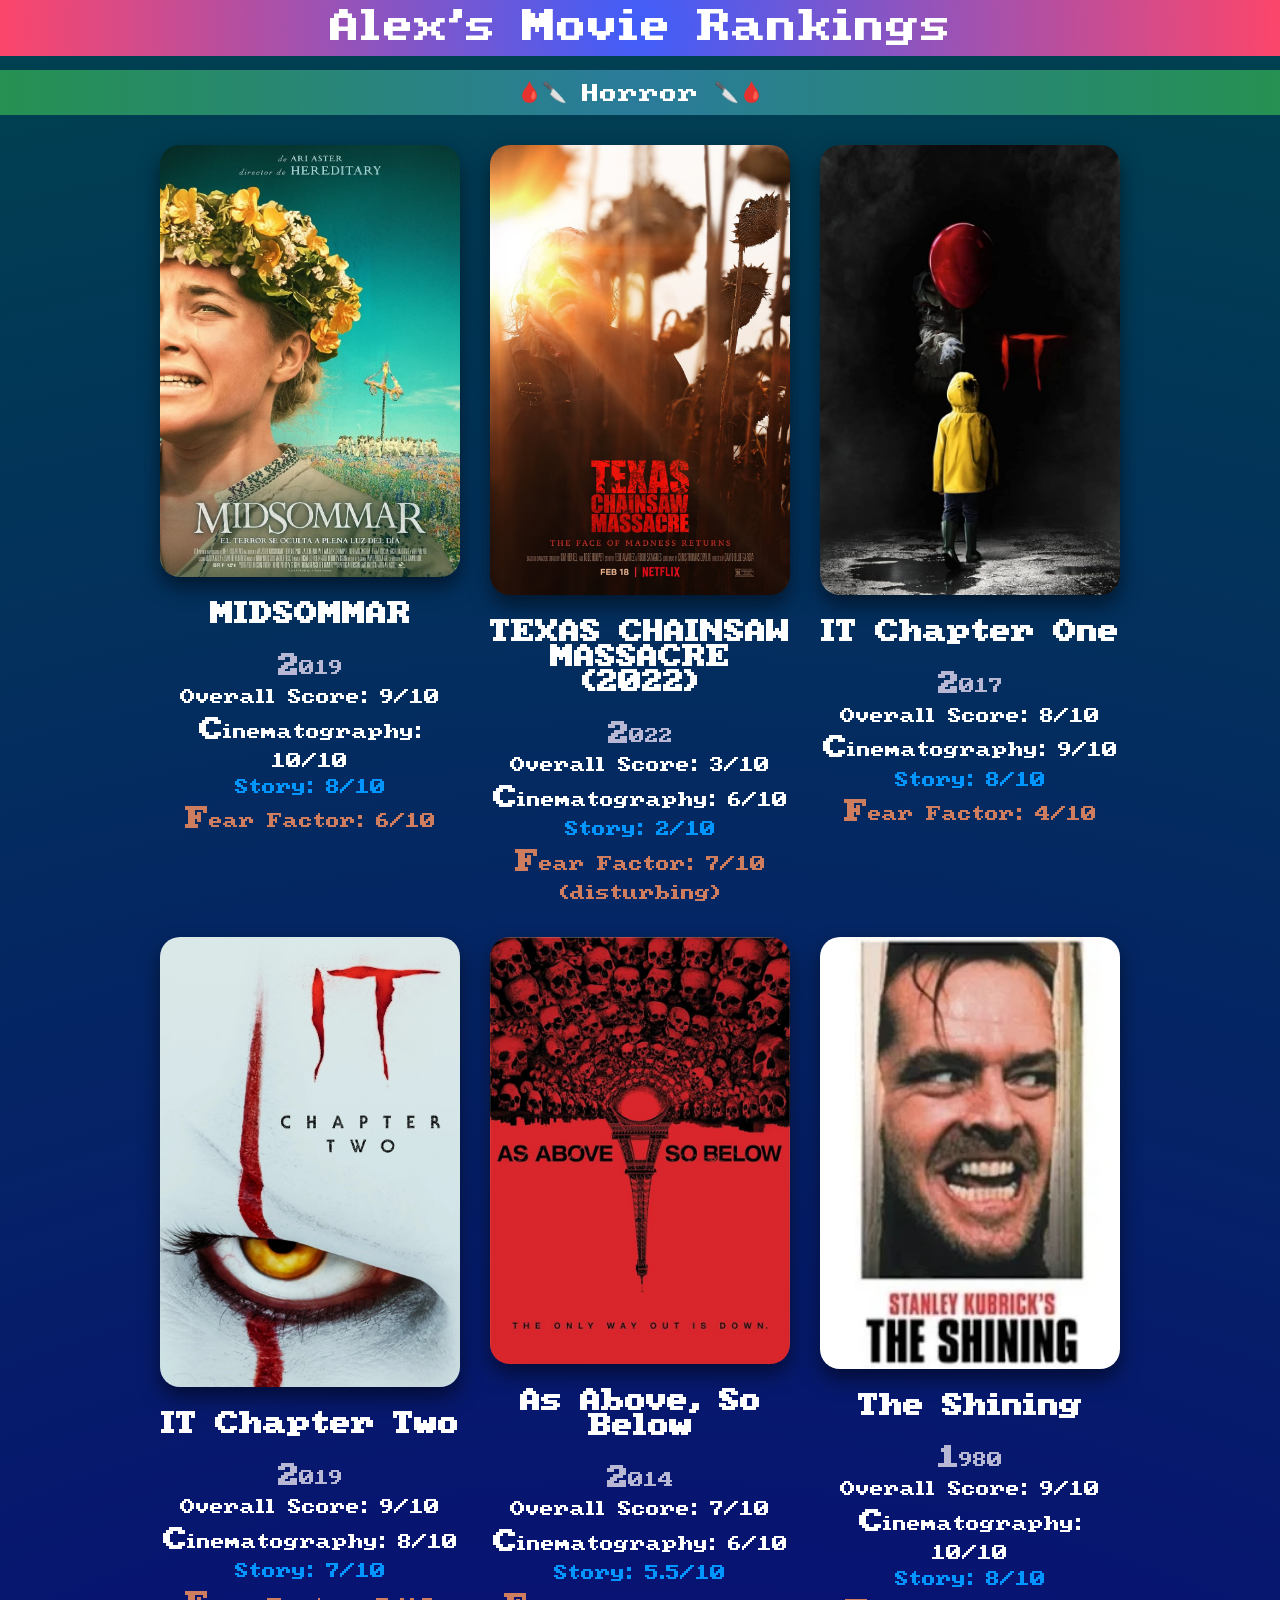
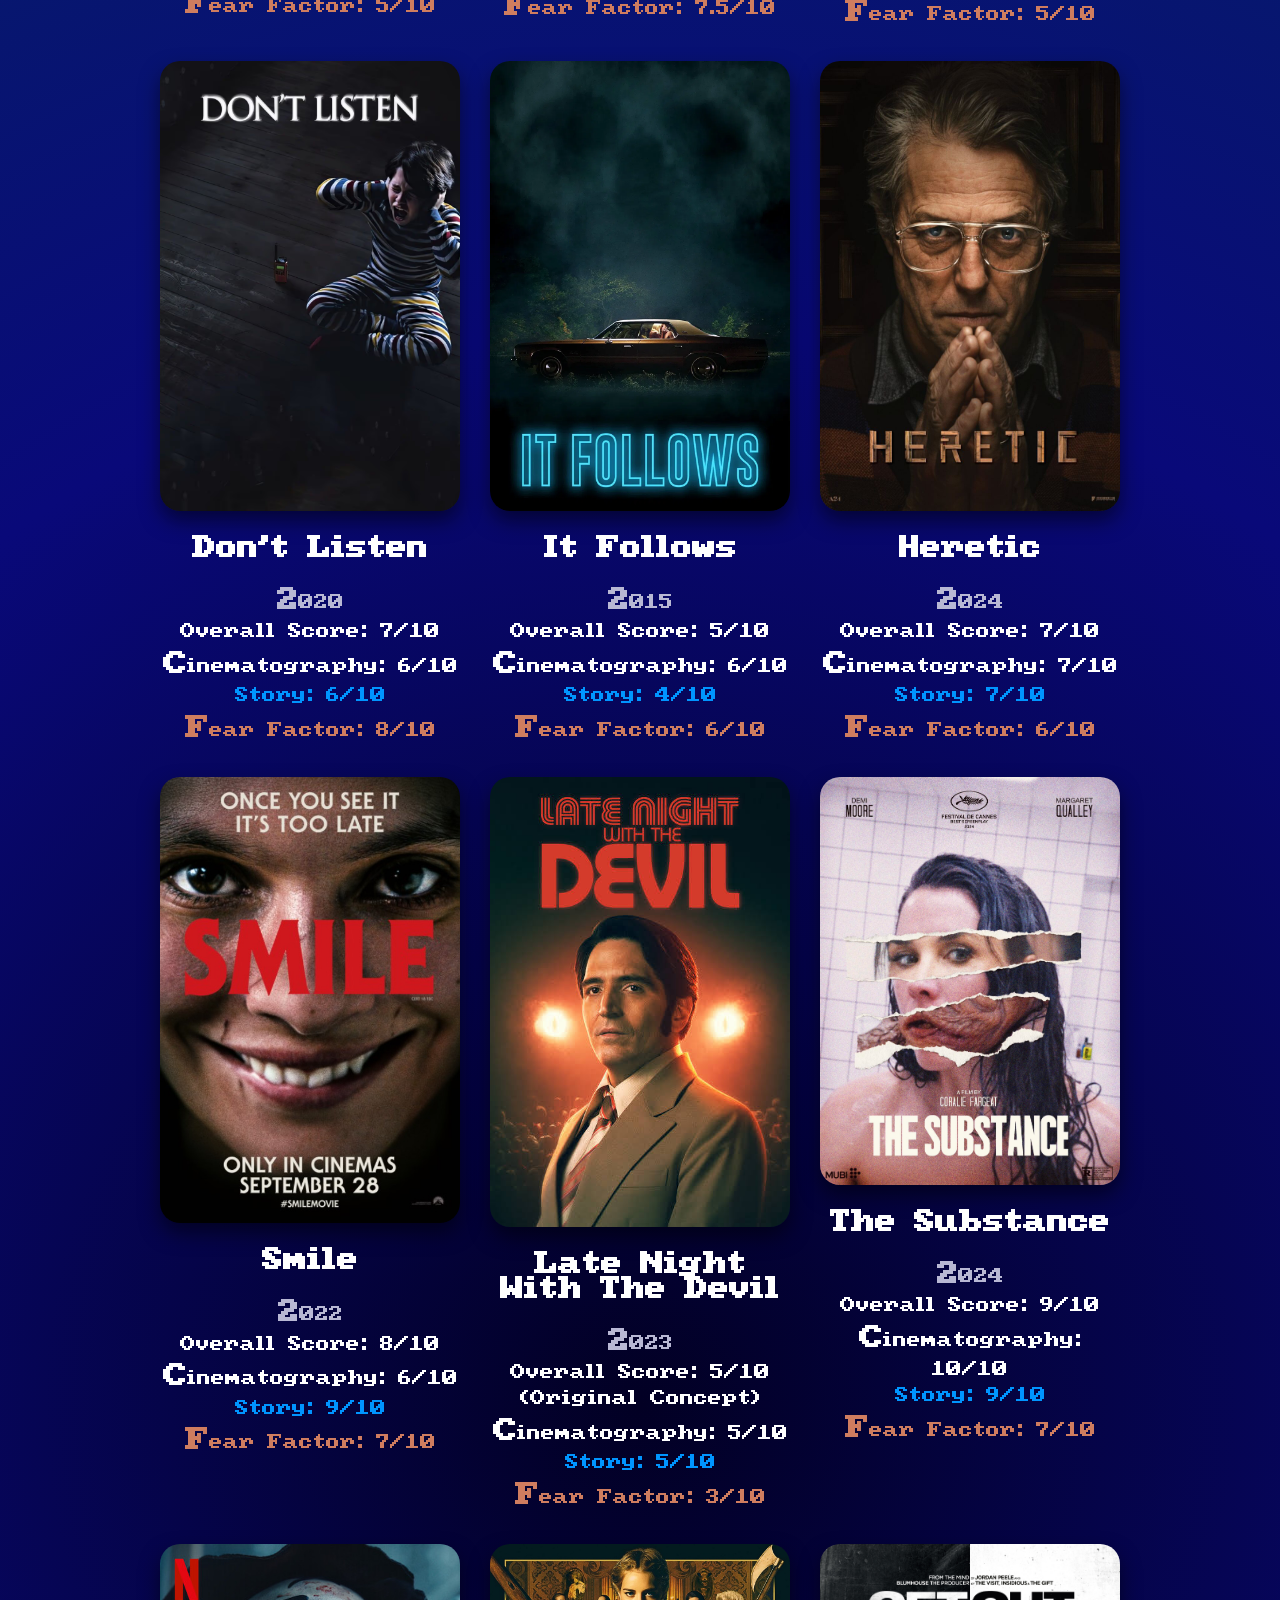
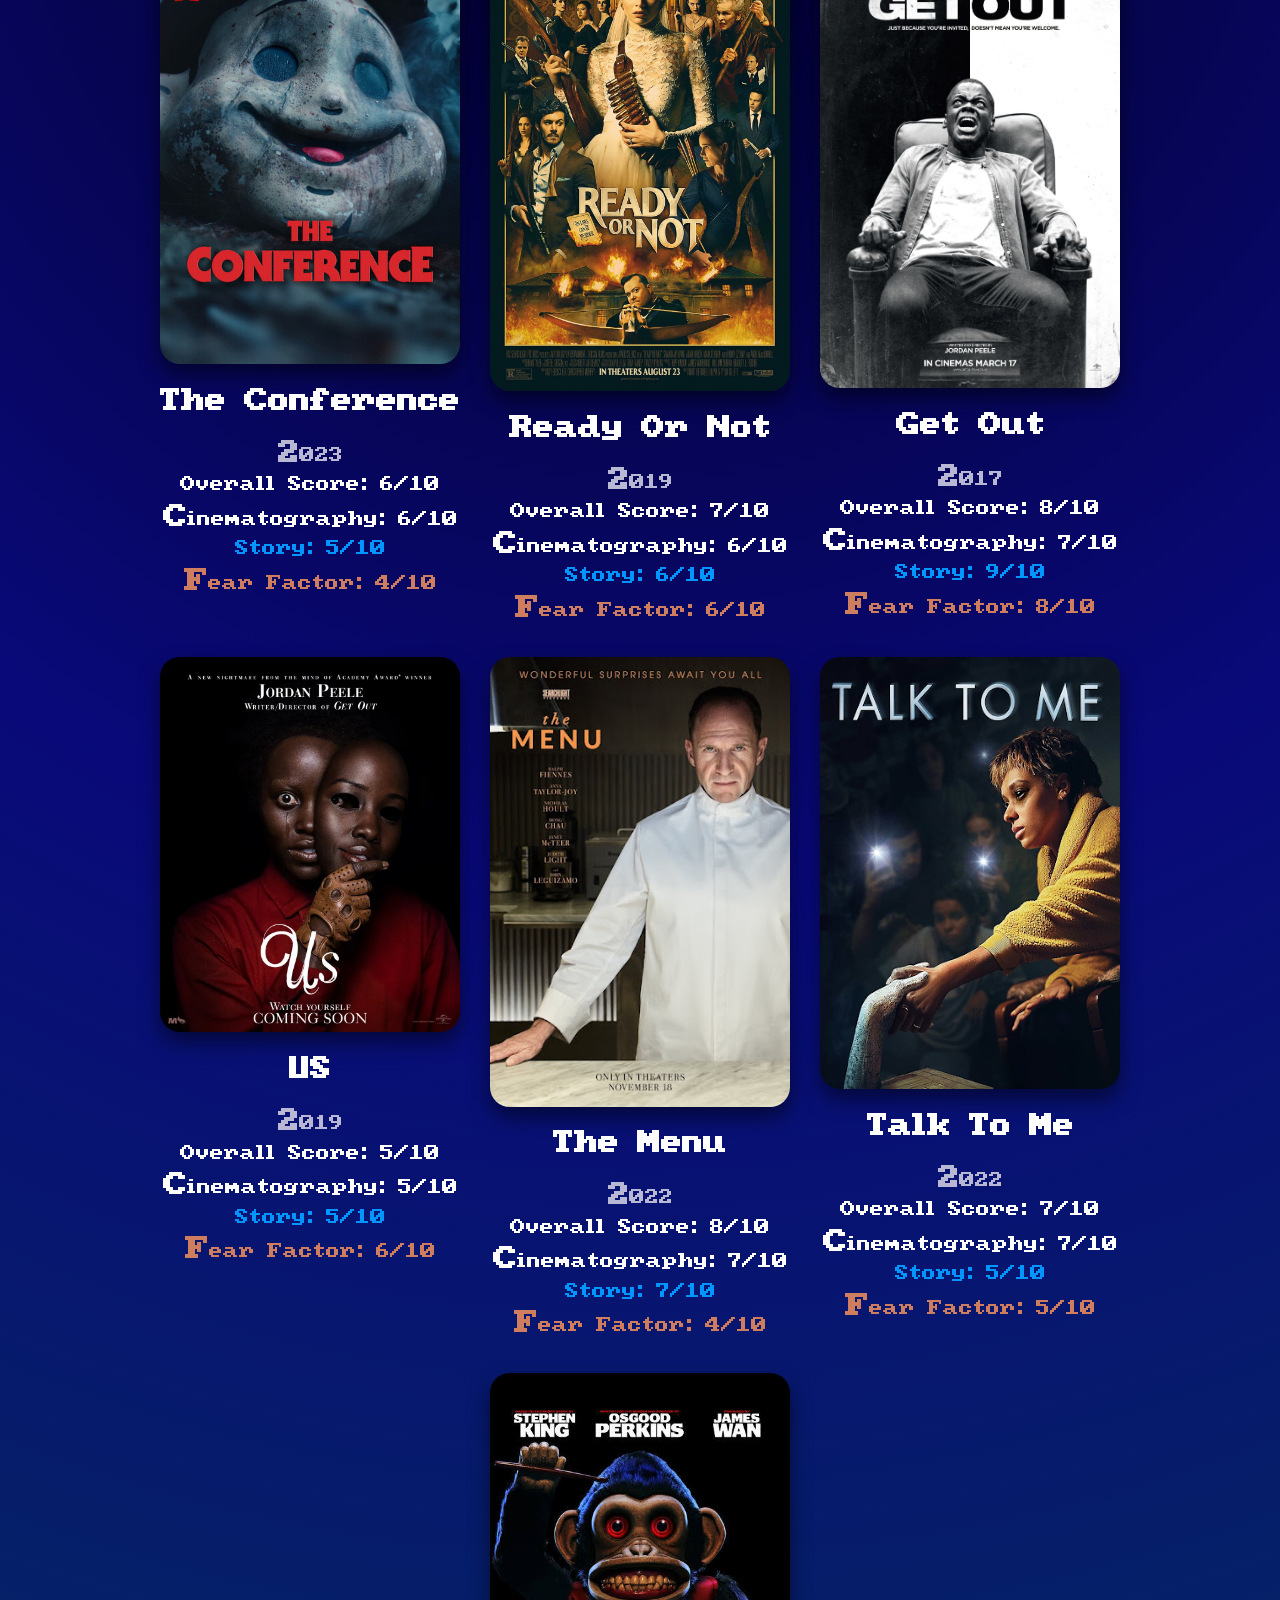
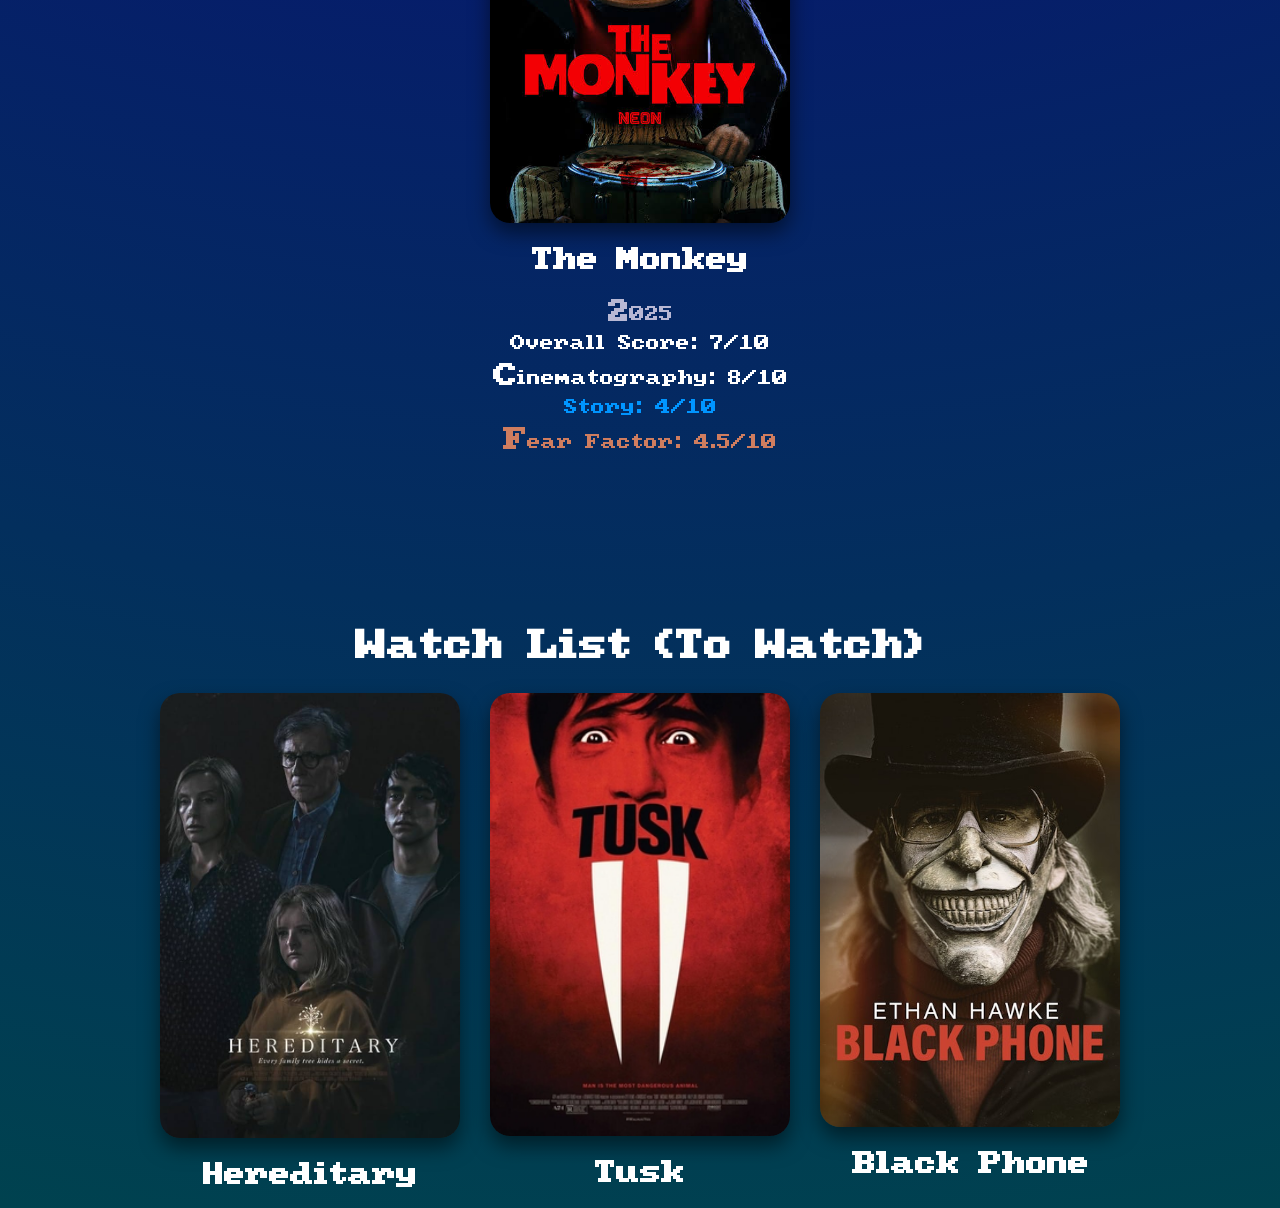
==== categories/horror.html @ 69f39484 "Uploaded Old Website Code to Github" ====
<!DOCTYPE html>
<html lang="en">
  <head>
    <meta charset="UTF-8" />
    <meta name="viewport" content="width=device-width, initial-scale=1.0" />
    <link rel="stylesheet" href="../style.css" />
    <title>Horror // Alex's Movie Rankings</title>
    <link rel="icon" type="image/x-icon" href="../horror-favicon.png" />
  </head>
  <body>
    <a href="../index.html" class="site_header_hyperlink"
      >Alex's Movie Rankings</a
    >
    <a href="horror.html" class="page_title">🩸🔪 Horror 🔪🩸</a>

    <div class="poster-row">
      <a href="../posters/horror/midsommar.jpg">
        <img
          src="../posters/horror/midsommar.jpg"
          alt="MIDSOMMAR"
          class="poster"
        />
        <div class="poster-info">
          <h2 class="poster-title">MIDSOMMAR</h2>
          <ul>
            <li>2019</li>
            <li>Overall Score: 9/10</li>
            <li>Cinematography: 10/10</li>
            <li>Story: 8/10</li>
            <li>Fear Factor: 6/10</li>
          </ul>
        </div>
      </a>

      <a href="../posters/horror/texas_chainsaw.jpg">
        <img
          src="../posters/horror/texas_chainsaw.jpg"
          alt="HORROR"
          class="poster"
        />
        <div class="poster-info">
          <h2 class="poster-title">TEXAS CHAINSAW MASSACRE (2022)</h2>
          <ul>
            <li>2022</li>
            <li>Overall Score: 3/10</li>
            <li>Cinematography: 6/10</li>
            <li>Story: 2/10</li>
            <li>Fear Factor: 7/10 (disturbing)</li>
          </ul>
        </div>
      </a>

      <a href="../posters/horror/it_1.jpg">
        <img src="../posters/horror/it_1.jpg" alt="HORROR" class="poster" />
        <div class="poster-info">
          <h2 class="poster-title">IT Chapter One</h2>
          <ul>
            <li>2017</li>
            <li>Overall Score: 8/10</li>
            <li>Cinematography: 9/10</li>
            <li>Story: 8/10</li>
            <li>Fear Factor: 4/10</li>
          </ul>
        </div>
      </a>

      <a href="../posters/horror/it_2.webp">
        <img src="../posters/horror/it_2.webp" alt="HORROR" class="poster" />
        <div class="poster-info">
          <h2 class="poster-title">IT Chapter Two</h2>
          <ul>
            <li>2019</li>
            <li>Overall Score: 9/10</li>
            <li>Cinematography: 8/10</li>
            <li>Story: 7/10</li>
            <li>Fear Factor: 5/10</li>
          </ul>
        </div>
      </a>

      <a href="../posters/horror/as_above_so_below.jpg">
        <img
          src="../posters/horror/as_above_so_below.jpg"
          alt="HORROR"
          class="poster"
        />
        <div class="poster-info">
          <h2 class="poster-title">As Above, So Below</h2>
          <ul>
            <li>2014</li>
            <li>Overall Score: 7/10</li>
            <li>Cinematography: 6/10</li>
            <li>Story: 5.5/10</li>
            <li>Fear Factor: 7.5/10</li>
          </ul>
        </div>
      </a>

      <a href="../posters/horror/the_shining.webp">
        <img
          src="../posters/horror/the_shining.webp"
          alt="HORROR"
          class="poster"
        />
        <div class="poster-info">
          <h2 class="poster-title">The Shining</h2>
          <ul>
            <li>1980</li>
            <li>Overall Score: 9/10</li>
            <li>Cinematography: 10/10</li>
            <li>Story: 8/10</li>
            <li>Fear Factor: 5/10</li>
          </ul>
        </div>
      </a>

      <a href="../posters/horror/dont_listen.avif">
        <img
          src="../posters/horror/dont_listen.avif"
          alt="HORROR"
          class="poster"
        />
        <div class="poster-info">
          <h2 class="poster-title">Don't Listen</h2>
          <ul>
            <li>2020</li>
            <li>Overall Score: 7/10</li>
            <li>Cinematography: 6/10</li>
            <li>Story: 6/10</li>
            <li>Fear Factor: 8/10</li>
          </ul>
        </div>
      </a>

      <a href="../posters/horror/it_follows.webp">
        <img
          src="../posters/horror/it_follows.webp"
          alt="HORROR"
          class="poster"
        />
        <div class="poster-info">
          <h2 class="poster-title">It Follows</h2>
          <ul>
            <li>2015</li>
            <li>Overall Score: 5/10</li>
            <li>Cinematography: 6/10</li>
            <li>Story: 4/10</li>
            <li>Fear Factor: 6/10</li>
          </ul>
        </div>
      </a>

      <a href="../posters/horror/heretic.jpg">
        <img src="../posters/horror/heretic.jpg" alt="HORROR" class="poster" />
        <div class="poster-info">
          <h2 class="poster-title">Heretic</h2>
          <ul>
            <li>2024</li>
            <li>Overall Score: 7/10</li>
            <li>Cinematography: 7/10</li>
            <li>Story: 7/10</li>
            <li>Fear Factor: 6/10</li>
          </ul>
        </div>
      </a>

      <a href="../posters/horror/smile.jpg">
        <img src="../posters/horror/smile.jpg" alt="HORROR" class="poster" />
        <div class="poster-info">
          <h2 class="poster-title">Smile</h2>
          <ul>
            <li>2022</li>
            <li>Overall Score: 8/10</li>
            <li>Cinematography: 6/10</li>
            <li>Story: 9/10</li>
            <li>Fear Factor: 7/10</li>
          </ul>
        </div>
      </a>

      <a href="../posters/horror/late_night.jpeg">
        <img
          src="../posters/horror/late_night.jpeg"
          alt="HORROR"
          class="poster"
        />
        <div class="poster-info">
          <h2 class="poster-title">Late Night With The Devil</h2>
          <ul>
            <li>2023</li>
            <li>Overall Score: 5/10 (Original Concept)</li>
            <li>Cinematography: 5/10</li>
            <li>Story: 5/10</li>
            <li>Fear Factor: 3/10</li>
          </ul>
        </div>
      </a>

      <a href="../posters/horror/the_substance.jpg">
        <img
          src="../posters/horror/the_substance.jpg"
          alt="HORROR"
          class="poster"
        />
        <div class="poster-info">
          <h2 class="poster-title">The Substance</h2>
          <ul>
            <li>2024</li>
            <li>Overall Score: 9/10</li>
            <li>Cinematography: 10/10</li>
            <li>Story: 9/10</li>
            <li>Fear Factor: 7/10</li>
          </ul>
        </div>
      </a>

      <a href="../posters/horror/the_conference.jpg">
        <img
          src="../posters/horror/the_conference.jpg"
          alt="HORROR"
          class="poster"
        />
        <div class="poster-info">
          <h2 class="poster-title">The Conference</h2>
          <ul>
            <li>2023</li>
            <li>Overall Score: 6/10</li>
            <li>Cinematography: 6/10</li>
            <li>Story: 5/10</li>
            <li>Fear Factor: 4/10</li>
          </ul>
        </div>
      </a>

      <a href="../posters/horror/ready_or_not.jpg">
        <img
          src="../posters/horror/ready_or_not.jpg"
          alt="HORROR"
          class="poster"
        />
        <div class="poster-info">
          <h2 class="poster-title">Ready Or Not</h2>
          <ul>
            <li>2019</li>
            <li>Overall Score: 7/10</li>
            <li>Cinematography: 6/10</li>
            <li>Story: 6/10</li>
            <li>Fear Factor: 6/10</li>
          </ul>
        </div>
      </a>

      <a href="../posters/horror/get_out.jpg">
        <img src="../posters/horror/get_out.jpg" alt="HORROR" class="poster" />
        <div class="poster-info">
          <h2 class="poster-title">Get Out</h2>
          <ul>
            <li>2017</li>
            <li>Overall Score: 8/10</li>
            <li>Cinematography: 7/10</li>
            <li>Story: 9/10</li>
            <li>Fear Factor: 8/10</li>
          </ul>
        </div>
      </a>

      <a href="../posters/horror/us.webp">
        <img src="../posters/horror/us.webp" alt="HORROR" class="poster" />
        <div class="poster-info">
          <h2 class="poster-title">US</h2>
          <ul>
            <li>2019</li>
            <li>Overall Score: 5/10</li>
            <li>Cinematography: 5/10</li>
            <li>Story: 5/10</li>
            <li>Fear Factor: 6/10</li>
          </ul>
        </div>
      </a>

      <a href="../posters/horror/the_menu.jpg">
        <img src="../posters/horror/the_menu.jpg" alt="HORROR" class="poster" />
        <div class="poster-info">
          <h2 class="poster-title">The Menu</h2>
          <ul>
            <li>2022</li>
            <li>Overall Score: 8/10</li>
            <li>Cinematography: 7/10</li>
            <li>Story: 7/10</li>
            <li>Fear Factor: 4/10</li>
          </ul>
        </div>
      </a>

      <a href="../posters/horror/talk_to_me.png">
        <img
          src="../posters/horror/talk_to_me.png"
          alt="HORROR"
          class="poster"
        />
        <div class="poster-info">
          <h2 class="poster-title">Talk To Me</h2>
          <ul>
            <li>2022</li>
            <li>Overall Score: 7/10</li>
            <li>Cinematography: 7/10</li>
            <li>Story: 5/10</li>
            <li>Fear Factor: 5/10</li>
          </ul>
        </div>
      </a>

      <a href="../posters/horror/the_monkey.jpeg">
        <img
          src="../posters/horror/the_monkey.jpeg"
          alt="HORROR"
          class="poster"
        />
        <div class="poster-info">
          <h2 class="poster-title">The Monkey</h2>
          <ul>
            <li>2025</li>
            <li>Overall Score: 7/10</li>
            <li>Cinematography: 8/10</li>
            <li>Story: 4/10</li>
            <li>Fear Factor: 4.5/10</li>
          </ul>
        </div>
      </a>
    </div>

    <!--To watch Below-->

    <h1 class="watch_list_title">Watch List (To Watch)</h1>
    <div class="poster-row">
      <a href="../posters/horror/hereditary.jpg">
        <img
          src="../posters/horror/hereditary.jpg"
          alt="HORROR"
          class="poster"
        />
        <div class="poster-info">
          <h2 class="poster-title">Hereditary</h2>
        </div>
      </a>
      <a href="../posters/horror/tusk.jpg">
        <img src="../posters/horror/tusk.jpg" alt="HORROR" class="poster" />
        <div class="poster-info">
          <h2 class="poster-title">Tusk</h2>
        </div>
      </a>
      <a href="../posters/horror/black_phone.jpg">
        <img
          src="../posters/horror/black_phone.jpg"
          alt="HORROR"
          class="poster"
        />
        <div class="poster-info">
          <h2 class="poster-title">Black Phone</h2>
        </div>
      </a>
    </div>
  </body>
</html>
---- style.css ----
body {
  background: #020024;
  background: radial-gradient(
    circle,
    rgba(2, 0, 36, 1) 0%,
    rgba(9, 9, 121, 1) 35%,
    rgba(0, 66, 79, 1) 100%
  );
  min-height: 100vh;
  margin: 0;
  padding-top: 70px;
  font-family: "AlexAwesomeCustomMadeFontTM";
}

@font-face {
  font-family: "AlexAwesomeCustomMadeFontTM";
  src: url("fonts/Custom-MADE-font-by-Alex-smajl.ttf") format("truetype");
  font-weight: normal;
  font-style: normal;
}

.site_header_hyperlink {
  display: block;
  color: rgb(255, 255, 255);
  background: radial-gradient(
    circle,
    rgba(63, 94, 251, 1) 0%,
    rgba(252, 70, 107, 1) 100%
  );
  margin: 0 auto;
  padding: 10px 20px;
  text-align: center;
  text-decoration: none;
  font-size: 35px;
  position: fixed;
  top: 0;
  left: 0;
  right: 0;
  z-index: 1000;
}

.site_header_hyperlink:hover {
  background: radial-gradient(
    circle,
    rgb(30, 59, 205) 0%,
    rgb(209, 38, 72) 100%
  );
}

.page_title {
  display: block;
  color: rgb(255, 255, 255);
  background: radial-gradient(
    circle,
    rgba(42, 123, 155, 1) 0%,
    rgb(38, 145, 82) 100%
  );

  margin: 0 auto;
  padding: 10px 20px;
  text-align: center;
  text-decoration: none;
  font-size: 20px;
  position: sticky;
  top: 55px;
  z-index: 900;
}

.page_title:hover {
  background: radial-gradient(circle, rgb(20, 76, 98) 0%, rgb(13, 80, 42) 100%);
}

h1,
h2 {
  text-align: center;
  color: white;
}

.poster {
  width: 300px;
  height: auto;
  border-radius: 20px;
  box-shadow: 0 10px 20px rgba(0, 0, 0, 0.5);
  cursor: pointer;
  transition: transform 0.2s ease;
}

.poster:hover {
  transform: scale(1.05);
}

.link {
  color: #4855e7;
  text-decoration: underline;
}

.poster-row {
  display: flex;
  flex-wrap: wrap;
  justify-content: center;
  gap: 30px;
  margin-top: 30px;
}

.poster-info {
  text-align: center; /* centers text inside */
  display: flex;
  flex-direction: column;
  align-items: center; /* centers list relative to poster */
  width: 300px; /* matches poster width */
}

.poster-info ul {
  list-style: none; /* removes bullets */
  padding: 0;
  margin: 0;
  line-height: 1.6; /* adds space between lines */
  width: 100%; /* ensures ul takes full width of poster-info */
  word-wrap: break-word;
  overflow-wrap: break-word;
}

.poster-row a {
  color: white;
  text-decoration: none;
}

.poster-row a:hover {
  text-decoration: none;
  color: white;
}

.watch_list_title {
  padding-top: 150px;
}

@media screen and (max-width: 750px) {
  .home_welcoming {
    padding-top: 50px;
  }
}

.form_background {
  width: 75%;
  height: auto;
  padding: 20px;
  background: radial-gradient(circle, rgb(20, 76, 98) 0%, rgb(13, 80, 42) 100%);
}

.form_field {
  align-self: center;
}

form {
  color: #020024;
  padding: 10px;
}

input {
  width: 200px;
  height: 20px;
  border-radius: 5%;
}

input:focus {
  background-color: rgb(227, 238, 144);
  scale: 1.05;
  transition: all 0.5s;
}

::placeholder {
  color: rgb(176, 87, 87);
  font-style: italic;
}

li:first-child {
  color: #b8b8d4;
}

li:last-child {
  color: rgb(207, 125, 95);
}

li:nth-child(4) {
  color: rgb(0, 149, 255);
}

li:nth-child(odd)::first-letter {
  font-size: 150%;
  font-weight: bold;
}

.fabulous_animation {
  width: 100px;
  height: 100px;
  margin: 0 auto;
  display: block;
  animation: spin 4s linear infinite;
}

@keyframes spin {
  from {
    transform: rotate(0deg);
  }
  to {
    transform: rotate(360deg);
  }
}
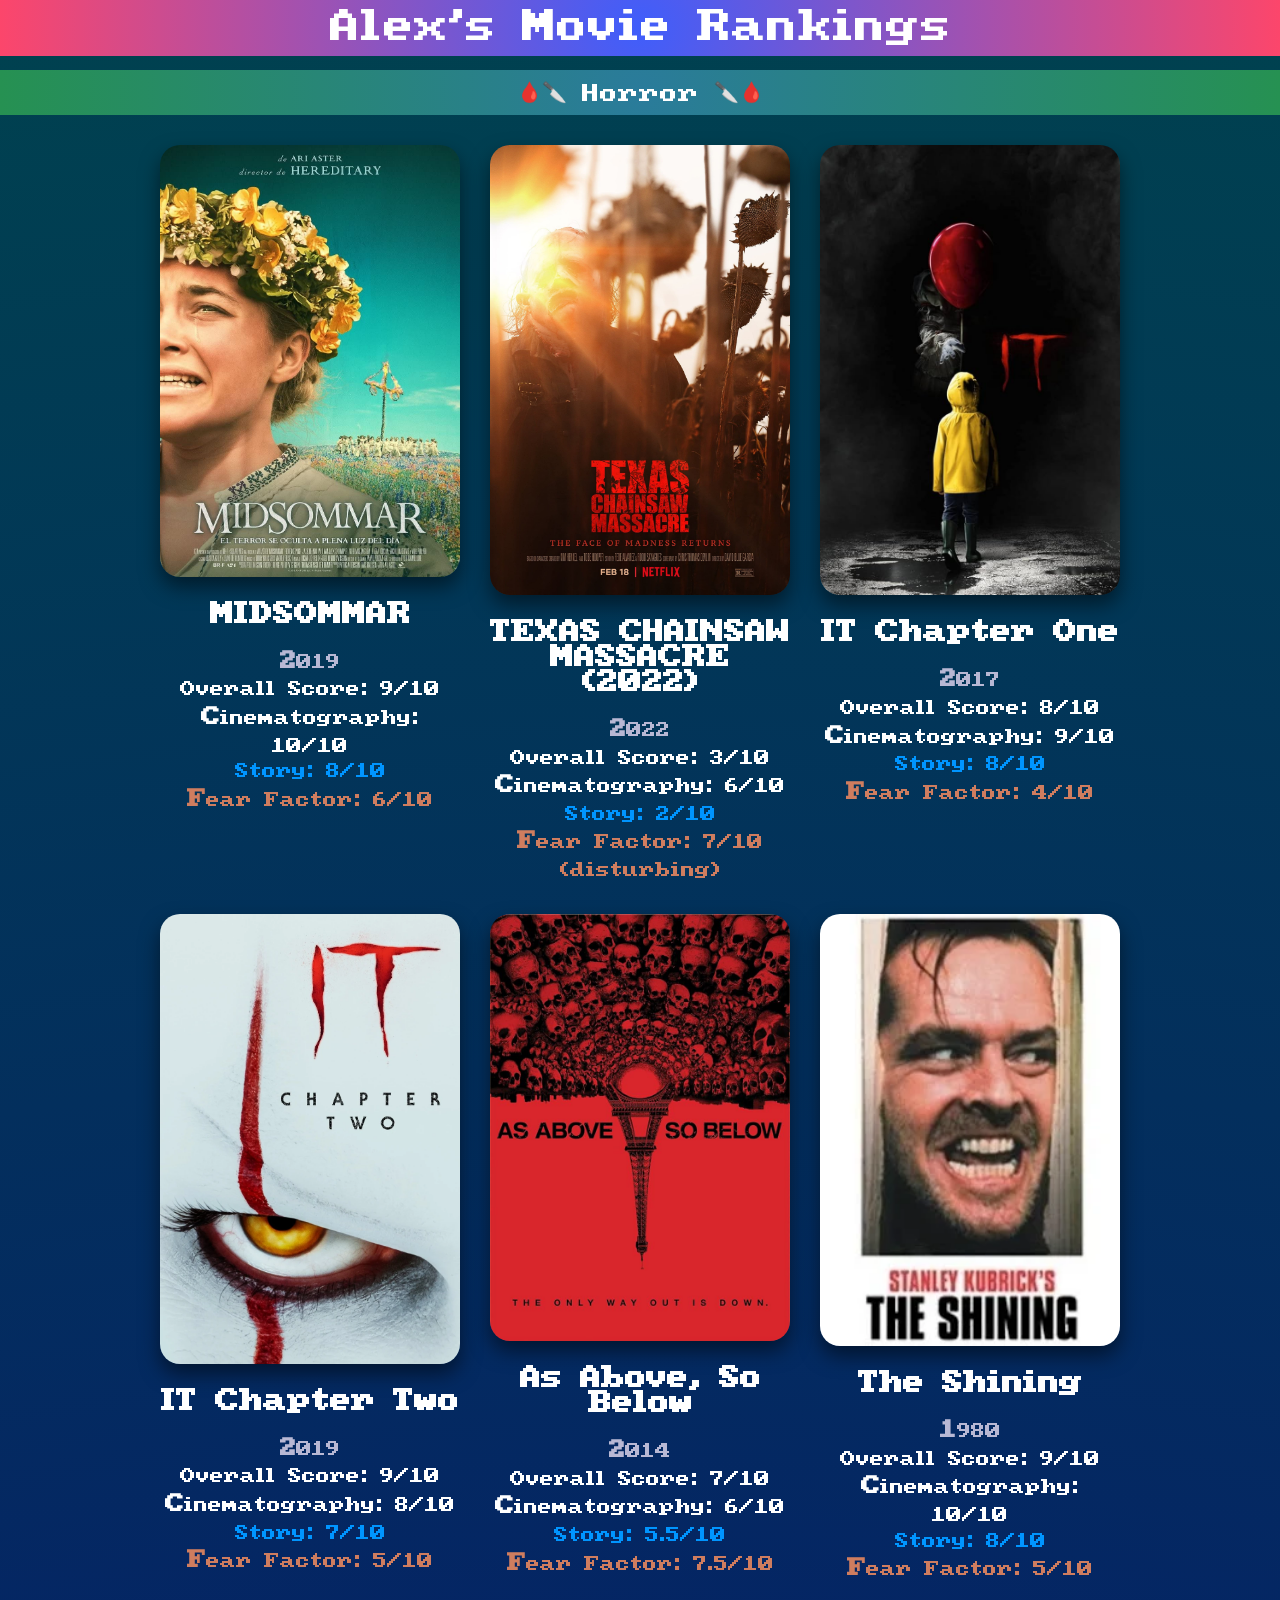
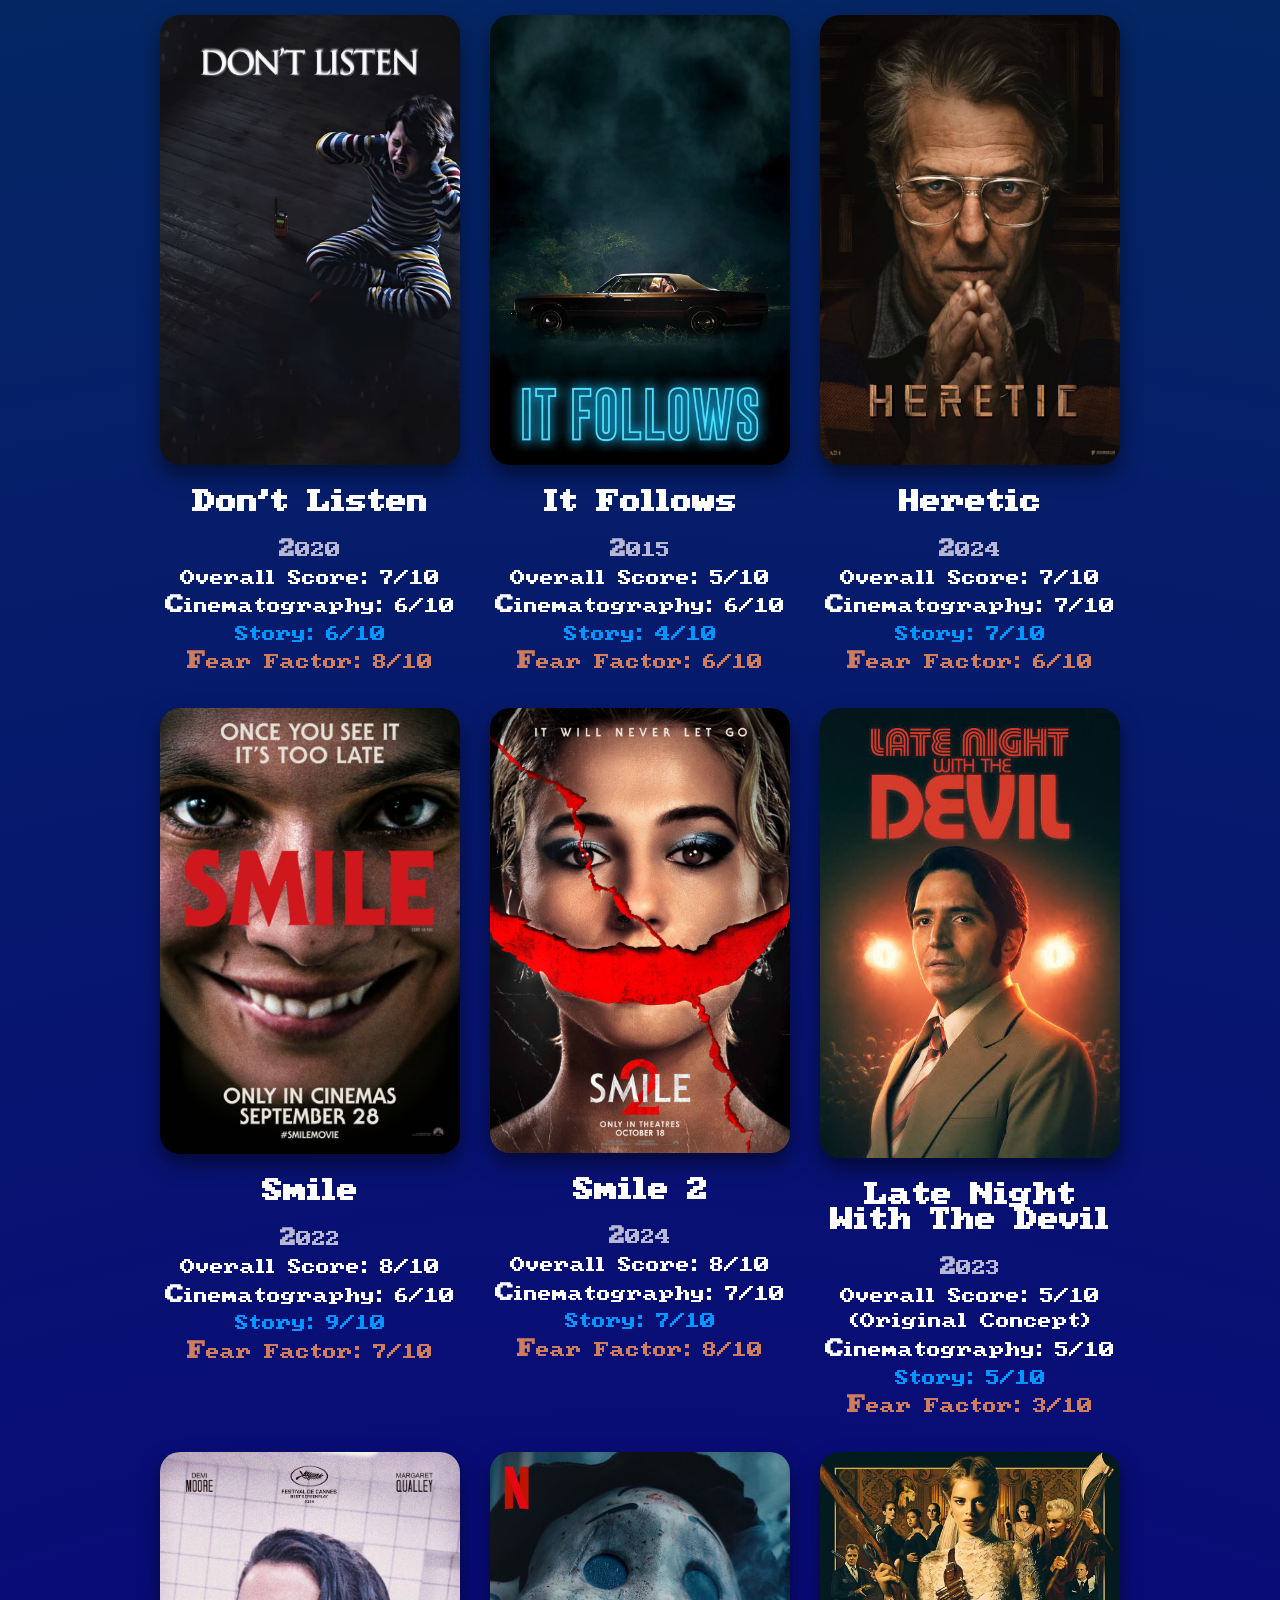
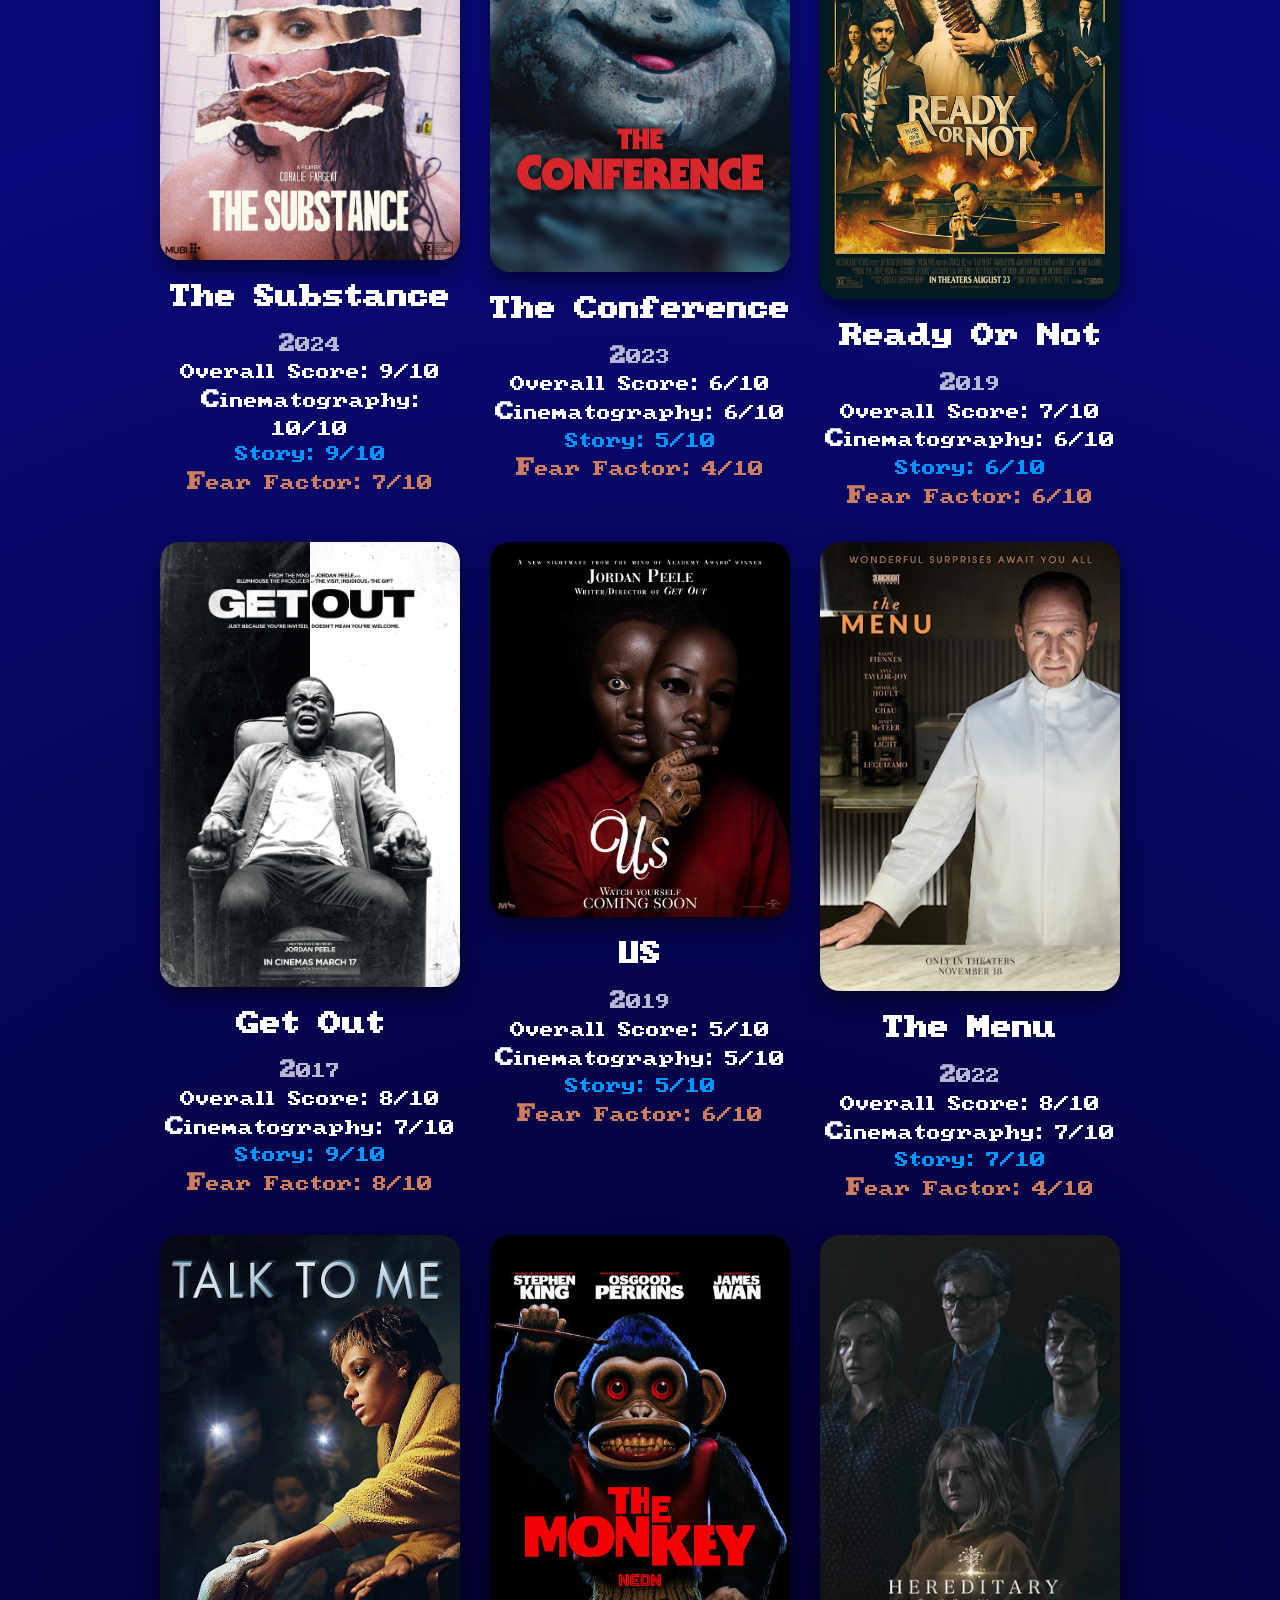
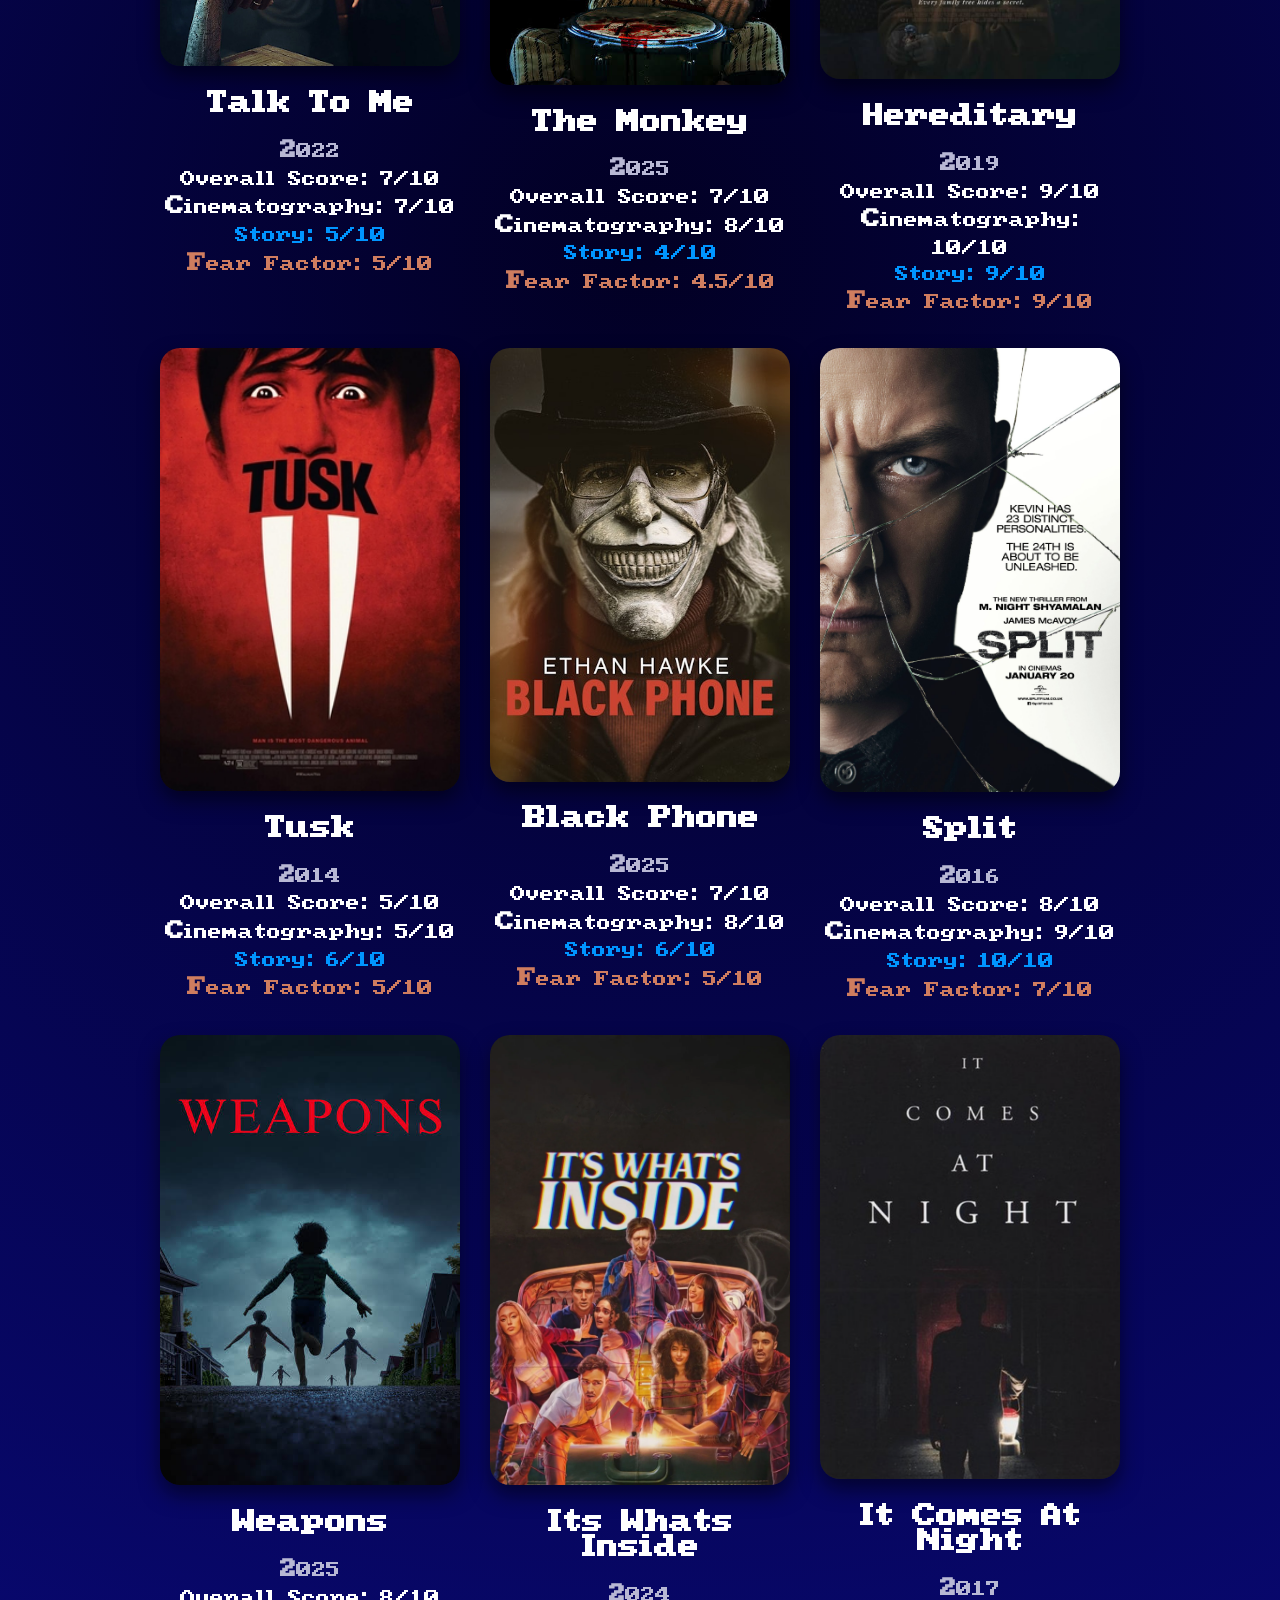
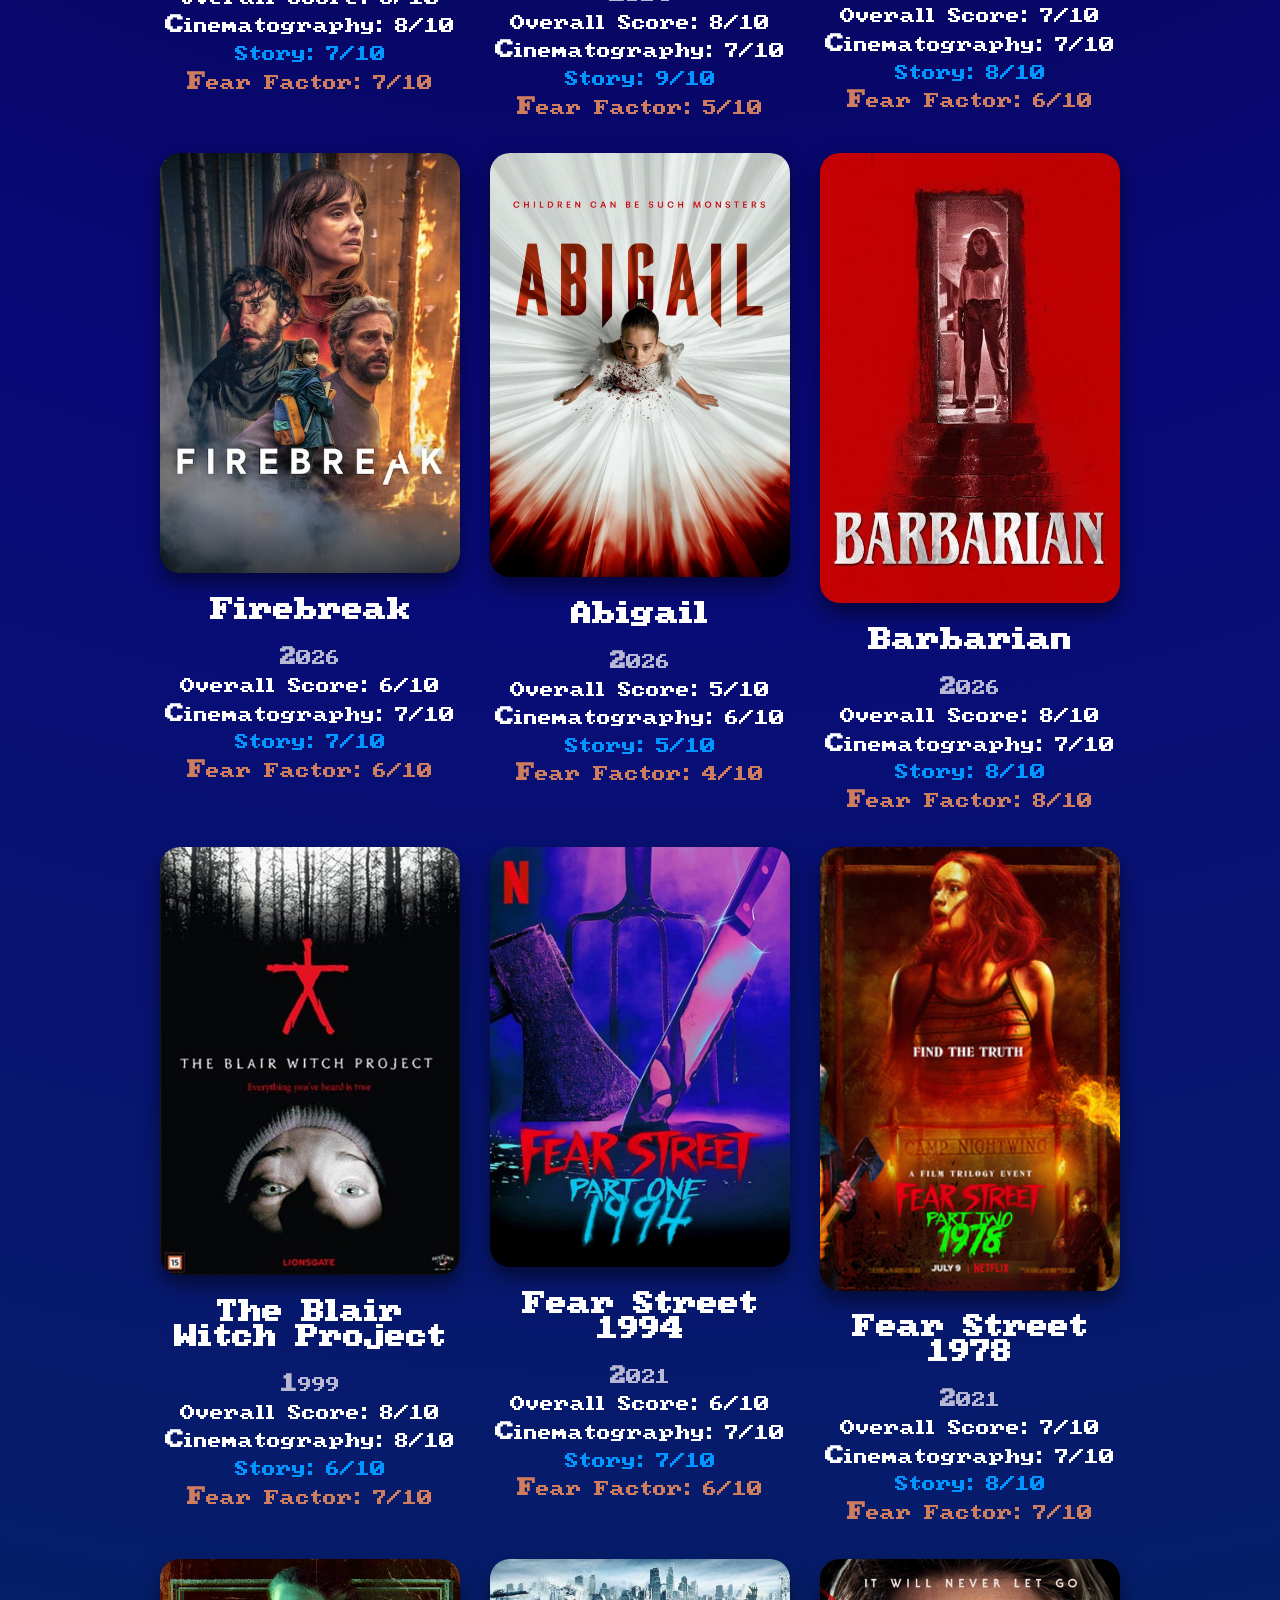
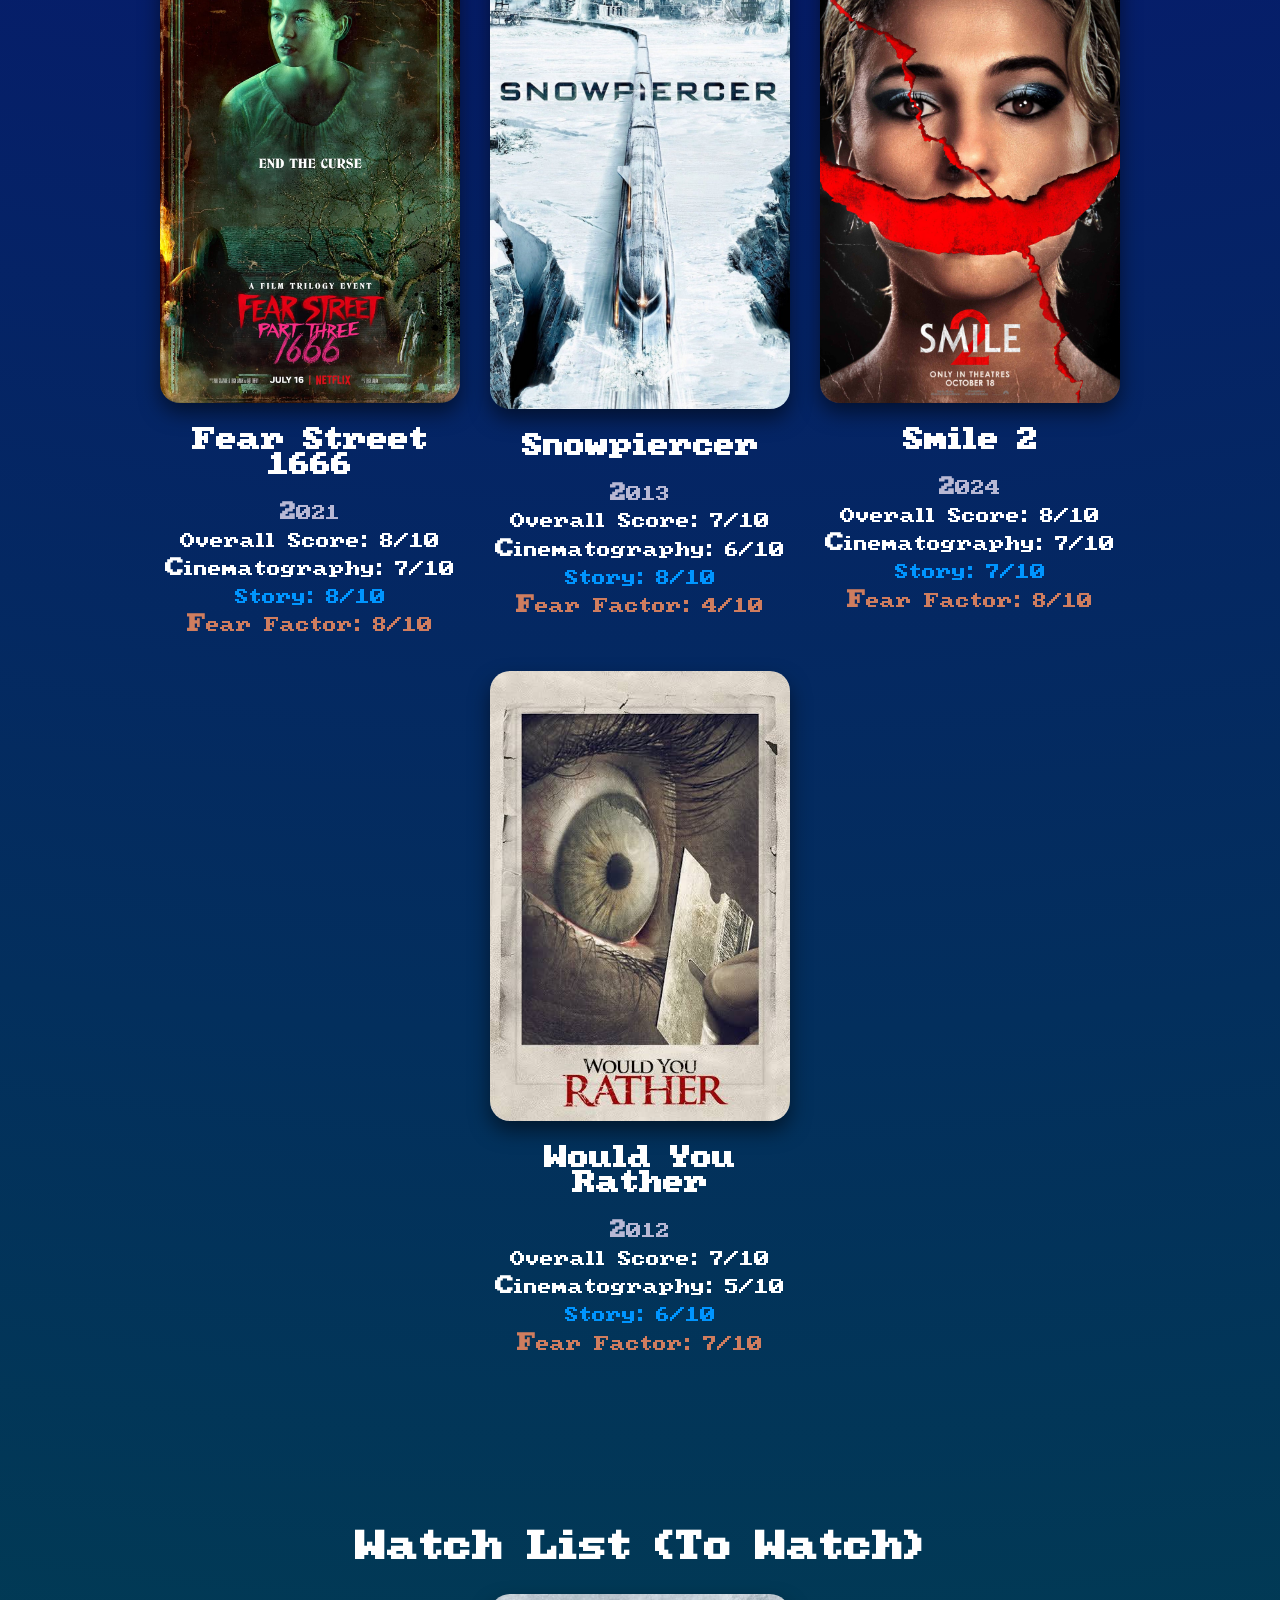
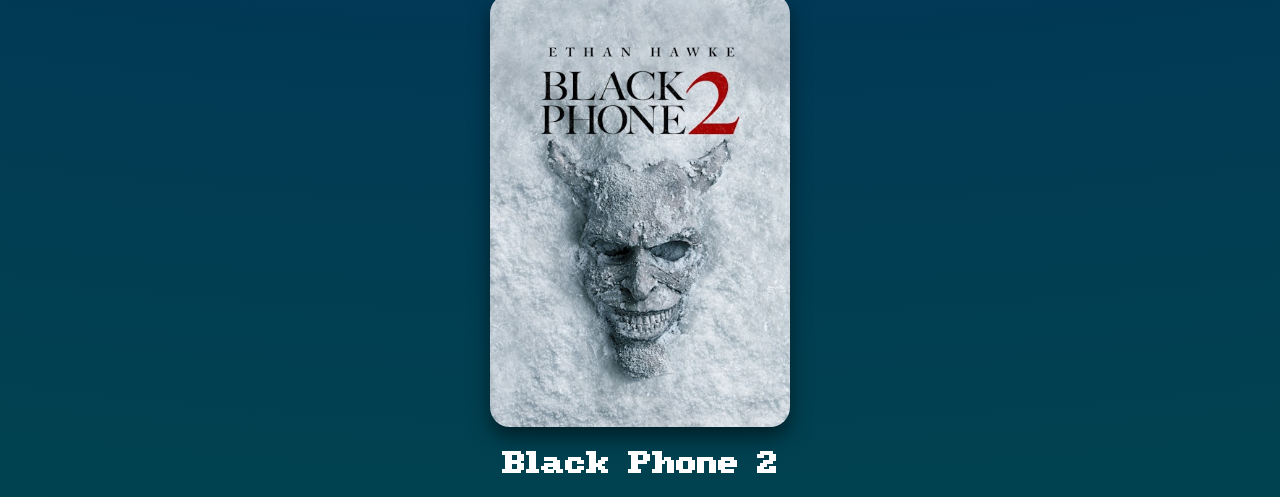
==== commit 8e0c5137: "Added A Bunch Of Movies" ====
--- a/categories/horror.html
+++ b/categories/horror.html
@@ -1,4 +1,4 @@
-<!DOCTYPE html>
+<!doctype html>
 <html lang="en">
   <head>
     <meta charset="UTF-8" />
@@ -178,6 +178,20 @@
         </div>
       </a>
 
+      <a href="../posters/horror/smile-2.jpg">
+        <img src="../posters/horror/smile-2.jpg" alt="HORROR" class="poster" />
+        <div class="poster-info">
+          <h2 class="poster-title">Smile 2</h2>
+          <ul>
+            <li>2024</li>
+            <li>Overall Score: 8/10</li>
+            <li>Cinematography: 7/10</li>
+            <li>Story: 7/10</li>
+            <li>Fear Factor: 8/10</li>
+          </ul>
+        </div>
+      </a>
+
       <a href="../posters/horror/late_night.jpeg">
         <img
           src="../posters/horror/late_night.jpeg"
@@ -327,36 +341,303 @@
           </ul>
         </div>
       </a>
+
+      <a href="../posters/horror/hereditary.jpg">
+        <img
+          src="../posters/horror/hereditary.jpg"
+          alt="HORROR"
+          class="poster"
+        />
+        <div class="poster-info">
+          <h2 class="poster-title">Hereditary</h2>
+          <ul>
+            <li>2019</li>
+            <li>Overall Score: 9/10</li>
+            <li>Cinematography: 10/10</li>
+            <li>Story: 9/10</li>
+            <li>Fear Factor: 9/10</li>
+          </ul>
+        </div>
+      </a>
+
+      <a href="../posters/horror/tusk.jpg">
+        <img src="../posters/horror/tusk.jpg" alt="HORROR" class="poster" />
+        <div class="poster-info">
+          <h2 class="poster-title">Tusk</h2>
+          <ul>
+            <li>2014</li>
+            <li>Overall Score: 5/10</li>
+            <li>Cinematography: 5/10</li>
+            <li>Story: 6/10</li>
+            <li>Fear Factor: 5/10</li>
+          </ul>
+        </div>
+      </a>
+
+      <a href="../posters/horror/black_phone.jpg">
+        <img
+          src="../posters/horror/black_phone.jpg"
+          alt="HORROR"
+          class="poster"
+        />
+        <div class="poster-info">
+          <h2 class="poster-title">Black Phone</h2>
+          <ul>
+            <li>2025</li>
+            <li>Overall Score: 7/10</li>
+            <li>Cinematography: 8/10</li>
+            <li>Story: 6/10</li>
+            <li>Fear Factor: 5/10</li>
+          </ul>
+        </div>
+      </a>
+
+      <a href="../posters/horror/split.jpg">
+        <img src="../posters/horror/split.jpg" alt="HORROR" class="poster" />
+        <div class="poster-info">
+          <h2 class="poster-title">Split</h2>
+          <ul>
+            <li>2016</li>
+            <li>Overall Score: 8/10</li>
+            <li>Cinematography: 9/10</li>
+            <li>Story: 10/10</li>
+            <li>Fear Factor: 7/10</li>
+          </ul>
+        </div>
+      </a>
+
+      <a href="../posters/horror/weapons.jpeg">
+        <img src="../posters/horror/weapons.jpeg" alt="HORROR" class="poster" />
+        <div class="poster-info">
+          <h2 class="poster-title">Weapons</h2>
+          <ul>
+            <li>2025</li>
+            <li>Overall Score: 8/10</li>
+            <li>Cinematography: 8/10</li>
+            <li>Story: 7/10</li>
+            <li>Fear Factor: 7/10</li>
+          </ul>
+        </div>
+      </a>
+
+      <a href="../posters/horror/its_whats_inside.jpg.webp">
+        <img
+          src="../posters/horror/its_whats_inside.jpg.webp"
+          alt="HORROR"
+          class="poster"
+        />
+        <div class="poster-info">
+          <h2 class="poster-title">Its Whats Inside</h2>
+          <ul>
+            <li>2024</li>
+            <li>Overall Score: 8/10</li>
+            <li>Cinematography: 7/10</li>
+            <li>Story: 9/10</li>
+            <li>Fear Factor: 5/10</li>
+          </ul>
+        </div>
+      </a>
+
+      <a href="../posters/horror/it_comes_at_night.png">
+        <img
+          src="../posters/horror/it_comes_at_night.png"
+          alt="HORROR"
+          class="poster"
+        />
+        <div class="poster-info">
+          <h2 class="poster-title">It Comes At Night</h2>
+          <ul>
+            <li>2017</li>
+            <li>Overall Score: 7/10</li>
+            <li>Cinematography: 7/10</li>
+            <li>Story: 8/10</li>
+            <li>Fear Factor: 6/10</li>
+          </ul>
+        </div>
+      </a>
+
+      <a href="../posters/horror/firebreak.jpeg">
+        <img
+          src="../posters/horror/firebreak.jpeg"
+          alt="HORROR"
+          class="poster"
+        />
+        <div class="poster-info">
+          <h2 class="poster-title">Firebreak</h2>
+          <ul>
+            <li>2026</li>
+            <li>Overall Score: 6/10</li>
+            <li>Cinematography: 7/10</li>
+            <li>Story: 7/10</li>
+            <li>Fear Factor: 6/10</li>
+          </ul>
+        </div>
+      </a>
+
+      <a href="../posters/horror/abigail.png">
+        <img src="../posters/horror/abigail.png" alt="HORROR" class="poster" />
+        <div class="poster-info">
+          <h2 class="poster-title">Abigail</h2>
+          <ul>
+            <li>2026</li>
+            <li>Overall Score: 5/10</li>
+            <li>Cinematography: 6/10</li>
+            <li>Story: 5/10</li>
+            <li>Fear Factor: 4/10</li>
+          </ul>
+        </div>
+      </a>
+
+      <a href="../posters/horror/barbarian.jpeg">
+        <img
+          src="../posters/horror/barbarian.jpeg"
+          alt="HORROR"
+          class="poster"
+        />
+        <div class="poster-info">
+          <h2 class="poster-title">Barbarian</h2>
+          <ul>
+            <li>2026</li>
+            <li>Overall Score: 8/10</li>
+            <li>Cinematography: 7/10</li>
+            <li>Story: 8/10</li>
+            <li>Fear Factor: 8/10</li>
+          </ul>
+        </div>
+      </a>
+
+      <a href="../posters/horror/blair_witch_project.jpg">
+        <img
+          src="../posters/horror/blair_witch_project.jpg"
+          alt="HORROR"
+          class="poster"
+        />
+        <div class="poster-info">
+          <h2 class="poster-title">The Blair Witch Project</h2>
+          <ul>
+            <li>1999</li>
+            <li>Overall Score: 8/10</li>
+            <li>Cinematography: 8/10</li>
+            <li>Story: 6/10</li>
+            <li>Fear Factor: 7/10</li>
+          </ul>
+        </div>
+      </a>
+
+      <a href="../posters/horror/fear_street_1994.jpg">
+        <img
+          src="../posters/horror/fear_street_1994.jpg"
+          alt="HORROR"
+          class="poster"
+        />
+        <div class="poster-info">
+          <h2 class="poster-title">Fear Street 1994</h2>
+          <ul>
+            <li>2021</li>
+            <li>Overall Score: 6/10</li>
+            <li>Cinematography: 7/10</li>
+            <li>Story: 7/10</li>
+            <li>Fear Factor: 6/10</li>
+          </ul>
+        </div>
+      </a>
+      <a href="../posters/horror/fear_street_1978.png">
+        <img
+          src="../posters/horror/fear_street_1978.png"
+          alt="HORROR"
+          class="poster"
+        />
+        <div class="poster-info">
+          <h2 class="poster-title">Fear Street 1978</h2>
+          <ul>
+            <li>2021</li>
+            <li>Overall Score: 7/10</li>
+            <li>Cinematography: 7/10</li>
+            <li>Story: 8/10</li>
+            <li>Fear Factor: 7/10</li>
+          </ul>
+        </div>
+      </a>
+      <a href="../posters/horror/fear_street_1666.jpg">
+        <img
+          src="../posters/horror/fear_street_1666.jpg"
+          alt="HORROR"
+          class="poster"
+        />
+        <div class="poster-info">
+          <h2 class="poster-title">Fear Street 1666</h2>
+          <ul>
+            <li>2021</li>
+            <li>Overall Score: 8/10</li>
+            <li>Cinematography: 7/10</li>
+            <li>Story: 8/10</li>
+            <li>Fear Factor: 8/10</li>
+          </ul>
+        </div>
+      </a>
+      <a href="../posters/horror/snowpiercer.jpg">
+        <img
+          src="../posters/horror/snowpiercer.jpg"
+          alt="HORROR"
+          class="poster"
+        />
+        <div class="poster-info">
+          <h2 class="poster-title">Snowpiercer</h2>
+          <ul>
+            <li>2013</li>
+            <li>Overall Score: 7/10</li>
+            <li>Cinematography: 6/10</li>
+            <li>Story: 8/10</li>
+            <li>Fear Factor: 4/10</li>
+          </ul>
+        </div>
+      </a>
+
+      <a href="../posters/horror/smile-2.jpg">
+        <img src="../posters/horror/smile-2.jpg" alt="HORROR" class="poster" />
+        <div class="poster-info">
+          <h2 class="poster-title">Smile 2</h2>
+          <ul>
+            <li>2024</li>
+            <li>Overall Score: 8/10</li>
+            <li>Cinematography: 7/10</li>
+            <li>Story: 7/10</li>
+            <li>Fear Factor: 8/10</li>
+          </ul>
+        </div>
+      </a>
+
+      <a href="../posters/horror/would_you_rather.jpeg">
+        <img
+          src="../posters/horror/would_you_rather.jpeg"
+          alt="HORROR"
+          class="poster"
+        />
+        <div class="poster-info">
+          <h2 class="poster-title">Would You Rather</h2>
+          <ul>
+            <li>2012</li>
+            <li>Overall Score: 7/10</li>
+            <li>Cinematography: 5/10</li>
+            <li>Story: 6/10</li>
+            <li>Fear Factor: 7/10</li>
+          </ul>
+        </div>
+      </a>
     </div>
 
     <!--To watch Below-->
 
     <h1 class="watch_list_title">Watch List (To Watch)</h1>
     <div class="poster-row">
-      <a href="../posters/horror/hereditary.jpg">
-        <img
-          src="../posters/horror/hereditary.jpg"
-          alt="HORROR"
-          class="poster"
-        />
-        <div class="poster-info">
-          <h2 class="poster-title">Hereditary</h2>
-        </div>
-      </a>
-      <a href="../posters/horror/tusk.jpg">
-        <img src="../posters/horror/tusk.jpg" alt="HORROR" class="poster" />
-        <div class="poster-info">
-          <h2 class="poster-title">Tusk</h2>
-        </div>
-      </a>
-      <a href="../posters/horror/black_phone.jpg">
-        <img
-          src="../posters/horror/black_phone.jpg"
-          alt="HORROR"
-          class="poster"
-        />
-        <div class="poster-info">
-          <h2 class="poster-title">Black Phone</h2>
+      <a href="../posters/horror/black_phone_2.jpg">
+        <img
+          src="../posters/horror/black_phone_2.jpg"
+          alt="HORROR"
+          class="poster"
+        />
+        <div class="poster-info">
+          <h2 class="poster-title">Black Phone 2</h2>
         </div>
       </a>
     </div>
--- a/style.css
+++ b/style.css
@@ -186,7 +186,7 @@
 }
 
 li:nth-child(odd)::first-letter {
-  font-size: 150%;
+  font-size: 120%;
   font-weight: bold;
 }
 
